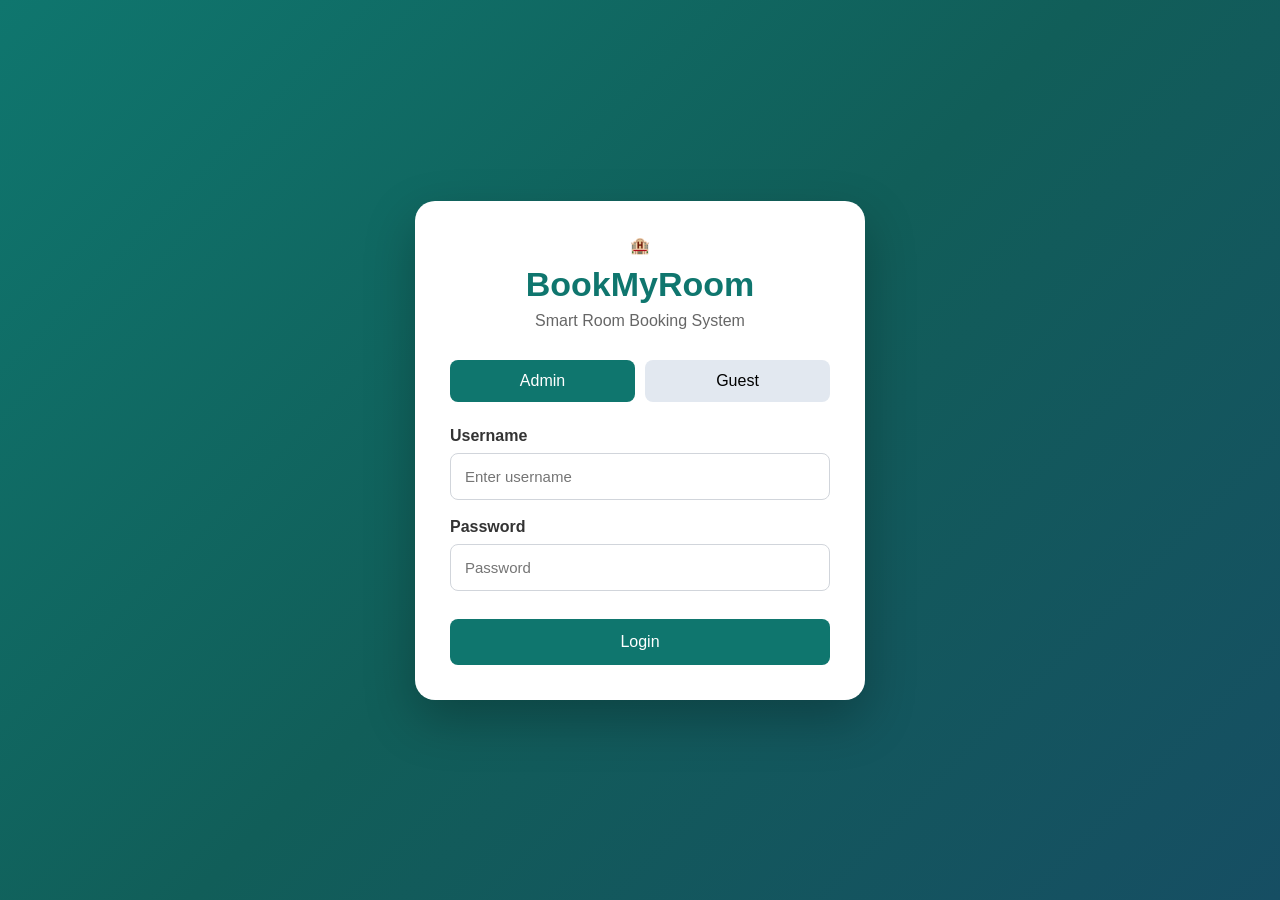
==== admin.html @ 620b0390 "2706-1350" ====
<!DOCTYPE html>
<html lang="en">

<head>

<meta charset="UTF-8">

<meta
name="viewport"
content="width=device-width,initial-scale=1.0">

<title>

BookMyRoom Admin

</title>

<link
rel="stylesheet"
href="css/styles.css">

</head>

<body>

<div class="dashboard">

    <!-- SIDEBAR -->

    <aside class="sidebar">

        <h2>

            🏨 BookMyRoom

        </h2>

        <ul>

            <li class="active">

                Dashboard

            </li>

            <li
                onclick="location.href='calendar.html'">

                Occupancy Calendar

            </li>

            <li
                onclick="location.href='dashboard.html'">

                User Dashboard

            </li>

            <li
                id="logoutBtn">

                Logout

            </li>

        </ul>

    </aside>

    <!-- MAIN -->

    <main class="content">

        <div class="topbar">

            <div>

                <h1>

                    Admin Dashboard

                </h1>

                <p
                    id="adminName">

                </p>

            </div>

            <div
                class="profile-circle"
                id="profileCircle">

            </div>

        </div>

        <!-- CARDS -->

        <div class="stats-grid">

            <div class="stat-card">

                <h3>

                    Rooms

                </h3>

                <h1
                    id="totalRooms">

                    0

                </h1>

            </div>

            <div class="stat-card">

                <h3>

                    Bookings

                </h3>

                <h1
                    id="totalBookings">

                    0

                </h1>

            </div>

            <div class="stat-card">

                <h3>

                    Guests

                </h3>

                <h1
                    id="totalGuests">

                    0

                </h1>

            </div>

            <div class="stat-card">

                <h3>

                    Revenue

                </h3>

                <h1>

                    ₹<span
                        id="totalRevenue">

                        0

                    </span>

                </h1>

            </div>

        </div>

        <!-- RECENT BOOKINGS -->

        <div class="table-card">

            <h2>

                Recent Bookings

            </h2>

            <table>

                <thead>

                <tr>

                    <th>

                        Room

                    </th>

                    <th>

                        From

                    </th>

                    <th>

                        To

                    </th>

                    <th>

                        Mobile

                    </th>

                    <th>

                        Amount

                    </th>

                </tr>

                </thead>

                <tbody
                    id="recentBookings">

                </tbody>

            </table>

        </div>

    </main>

</div>

<script src="js/config.js"></script>

<script src="js/admin.js"></script>

</body>

</html>
---- css/styles.css ----
/* =====================================================
   BookMyRoom Pro
===================================================== */

*{
    margin:0;
    padding:0;
    box-sizing:border-box;
    font-family:
    "Segoe UI",
    Tahoma,
    Geneva,
    Verdana,
    sans-serif;
}

body{

    min-height:100vh;

    background:
    linear-gradient(
        135deg,
        #0f766e,
        #115e59,
        #164e63
    );

    display:flex;

    justify-content:center;

    align-items:center;

    padding:30px;

}

/* =====================================================
   LOGIN CARD
===================================================== */

.login-container{

    width:100%;

    max-width:450px;

}

.login-card{

    background:#fff;

    border-radius:20px;

    padding:35px;

    box-shadow:
    0 20px 50px
    rgba(0,0,0,.25);

}

/* =====================================================
   LOGO
===================================================== */

.logo{

    text-align:center;

    margin-bottom:30px;

}

.logo h1{

    margin-top:10px;

    color:#0f766e;

    font-size:34px;

}

.logo p{

    color:#666;

    margin-top:8px;

}

/* =====================================================
   TABS
===================================================== */

.tabs{

    display:flex;

    gap:10px;

    margin-bottom:25px;

}

.tab{

    flex:1;

    padding:12px;

    border:none;

    cursor:pointer;

    border-radius:8px;

    background:#e2e8f0;

    font-size:16px;

    transition:.3s;

}

.tab.active{

    background:#0f766e;

    color:#fff;

}

/* =====================================================
   FORM
===================================================== */

.form-group{

    margin-bottom:18px;

}

.form-group label{

    display:block;

    margin-bottom:8px;

    font-weight:600;

    color:#333;

}

.form-group input{

    width:100%;

    padding:14px;

    border-radius:8px;

    border:1px solid #d1d5db;

    font-size:15px;

    transition:.25s;

}

.form-group input:focus{

    outline:none;

    border-color:#0f766e;

    box-shadow:

    0 0 5px

    rgba(15,118,110,.35);

}

/* =====================================================
   BUTTONS
===================================================== */

.primary-btn{

    width:100%;

    padding:14px;

    border:none;

    border-radius:8px;

    background:#0f766e;

    color:white;

    font-size:16px;

    cursor:pointer;

    margin-top:10px;

    transition:.3s;

}

.primary-btn:hover{

    background:#115e59;

}

.secondary-btn{

    flex:1;

    padding:12px;

    border:none;

    border-radius:8px;

    cursor:pointer;

    background:#f1f5f9;

    transition:.3s;

}

.secondary-btn:hover{

    background:#cbd5e1;

}

/* =====================================================
   GUEST BUTTONS
===================================================== */

.guest-buttons{

    display:flex;

    gap:10px;

    margin-bottom:25px;

}

/* =====================================================
   UTILITIES
===================================================== */

.hidden{

    display:none;

}

/* =====================================================
   MESSAGE
===================================================== */

.message{

    padding:12px;

    border-radius:8px;

    margin-top:15px;

}

.success{

    background:#dcfce7;

    color:#166534;

}

.error{

    background:#fee2e2;

    color:#991b1b;

}

/* =====================================================
   MOBILE
===================================================== */

@media(max-width:600px){

.login-card{

    padding:25px;

}

.logo h1{

    font-size:28px;

}

.primary-btn{

    font-size:15px;

}

}

/* =====================================================
   DASHBOARD
===================================================== */

.dashboard{

    display:flex;

    width:100%;

    min-height:100vh;

}

.sidebar{

    width:240px;

    background:#0f766e;

    color:#fff;

    padding:30px;

}

.sidebar h2{

    margin-bottom:40px;

}

.sidebar ul{

    list-style:none;

}

.sidebar li{

    padding:15px;

    border-radius:8px;

    cursor:pointer;

    margin-bottom:10px;

}

.sidebar li:hover,

.sidebar .active{

    background:#115e59;

}

.content{

    flex:1;

    background:#f8fafc;

    padding:40px;

}

.topbar{

    display:flex;

    justify-content:space-between;

    align-items:center;

    margin-bottom:35px;

}

.profile-circle{

    width:50px;

    height:50px;

    border-radius:50%;

    background:#0f766e;

    color:#fff;

    display:flex;

    justify-content:center;

    align-items:center;

    font-weight:bold;

    font-size:22px;

}

.room-grid{

    display:grid;

    grid-template-columns:
    repeat(auto-fit,minmax(280px,1fr));

    gap:25px;

}

.room-card{

    background:#fff;

    border-radius:15px;

    padding:25px;

    box-shadow:0 10px 25px rgba(0,0,0,.08);

}

.room-card h2{

    color:#0f766e;

}

.room-card p{

    margin:10px 0;

}

.modal{

    position:fixed;

    left:0;

    top:0;

    width:100%;

    height:100%;

    background:rgba(0,0,0,.45);

    display:flex;

    justify-content:center;

    align-items:center;

}

.modal-content{

    width:420px;

    background:#fff;

    padding:30px;

    border-radius:15px;

    position:relative;

}

.close{

    position:absolute;

    right:20px;

    top:15px;

    cursor:pointer;

    font-size:28px;

}

.section-title{

    font-size:24px;

    font-weight:600;

    margin-bottom:25px;

}

/* ==================================== */

.stats-grid{

display:grid;

grid-template-columns:
repeat(4,1fr);

gap:20px;

margin-bottom:30px;

}

.stat-card{

background:white;

padding:25px;

border-radius:15px;

box-shadow:
0 10px 25px
rgba(0,0,0,.08);

text-align:center;

}

.table-card{

background:white;

padding:25px;

border-radius:15px;

box-shadow:
0 10px 25px
rgba(0,0,0,.08);

}

table{

width:100%;

border-collapse:collapse;

margin-top:20px;

}

th{

background:#0f766e;

color:white;

padding:15px;

}

td{

padding:12px;

border-bottom:
1px solid #eee;

}

tr:hover{

background:#f8fafc;

}

@media(max-width:900px){

.stats-grid{

grid-template-columns:
repeat(2,1fr);

}

}

@media(max-width:600px){

.stats-grid{

grid-template-columns:
1fr;

}

.sidebar{

display:none;

}

.content{

padding:20px;

}

}
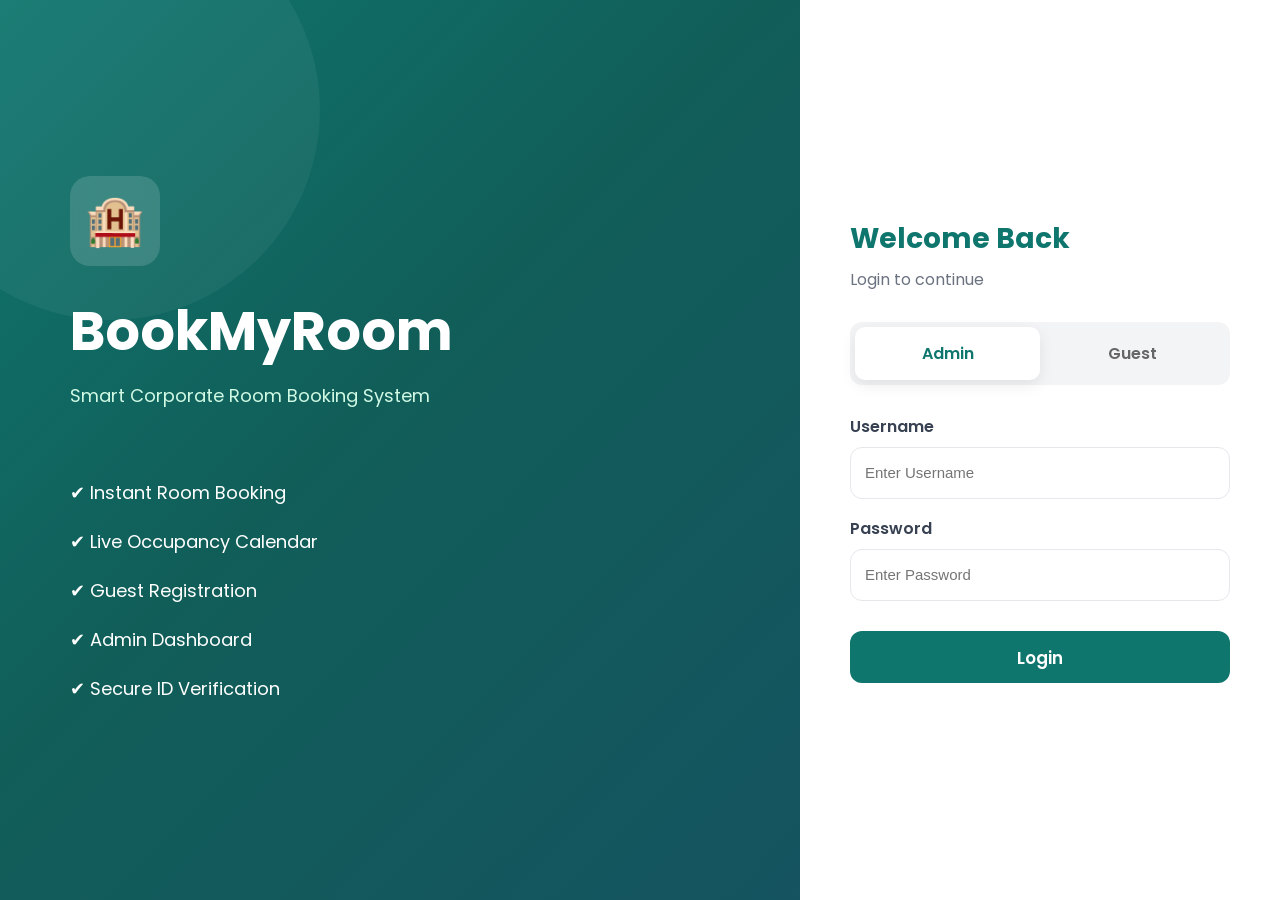
==== commit 7dec0d4a: "2806-2243" ====
--- a/admin.html
+++ b/admin.html
@@ -3,244 +3,717 @@
 
 <head>
 
-<meta charset="UTF-8">
-
-<meta
-name="viewport"
-content="width=device-width,initial-scale=1.0">
-
-<title>
-
-BookMyRoom Admin
-
-</title>
-
-<link
-rel="stylesheet"
-href="css/styles.css">
+    <meta charset="UTF-8">
+
+    <meta name="viewport" content="width=device-width,initial-scale=1.0">
+
+    <title>
+
+        BookMyRoom Enterprise
+
+    </title>
+
+    <link rel="stylesheet" href="css/common.css">
+    <link rel="stylesheet" href="css/admin.css">
+
+    <link href="https://fonts.googleapis.com/css2?family=Poppins:wght@300;400;500;600;700&display=swap"
+        rel="stylesheet">
 
 </head>
 
 <body>
 
-<div class="dashboard">
-
-    <!-- SIDEBAR -->
-
-    <aside class="sidebar">
-
-        <h2>
-
-            🏨 BookMyRoom
-
-        </h2>
-
-        <ul>
-
-            <li class="active">
-
-                Dashboard
-
-            </li>
-
-            <li
-                onclick="location.href='calendar.html'">
-
-                Occupancy Calendar
-
-            </li>
-
-            <li
-                onclick="location.href='dashboard.html'">
-
-                User Dashboard
-
-            </li>
-
-            <li
-                id="logoutBtn">
-
-                Logout
-
-            </li>
-
-        </ul>
-
-    </aside>
-
-    <!-- MAIN -->
-
-    <main class="content">
-
-        <div class="topbar">
-
-            <div>
-
-                <h1>
-
-                    Admin Dashboard
-
-                </h1>
-
-                <p
-                    id="adminName">
-
-                </p>
+    <div class="dashboard">
+
+        <!-- =======================================
+         SIDEBAR
+    ======================================== -->
+
+        <aside class="sidebar">
+
+            <div class="logo-area">
+
+                <h2>
+
+                    🏨
+
+                    BookMyRoom
+
+                </h2>
+
+                <small>
+
+                    Enterprise
+
+                </small>
 
             </div>
 
-            <div
-                class="profile-circle"
-                id="profileCircle">
+            <ul>
+
+                <li class="active">
+
+                    🏠 Dashboard
+
+                </li>
+
+                <li id="bookingsMenu">
+
+                    📖 Bookings
+
+                </li>
+
+                <li id="guestsMenu">
+
+                    👥 Guests
+
+                </li>
+
+                <li id="roomsMenu">
+
+                    🏨 Rooms
+
+                </li>
+
+                <li id="calendarMenu">
+
+                    📅 Calendar
+
+                </li>
+
+                <li id="reportsMenu">
+
+                    📊 Reports
+
+                </li>
+
+                <li id="settingsMenu">
+
+                    ⚙ Settings
+
+                </li>
+
+                <li id="logoutBtn">
+
+                    🚪 Logout
+
+                </li>
+
+            </ul>
+
+        </aside>
+
+        <!-- =======================================
+         CONTENT
+    ======================================== -->
+
+        <main class="content">
+
+            <!-- TOPBAR -->
+
+            <div class="topbar">
+
+                <div>
+
+                    <h1>
+
+                        Dashboard
+
+                    </h1>
+
+                    <p id="todayDate">
+
+                        Loading...
+
+                    </p>
+
+                </div>
+
+                <div class="profile-section">
+
+                    <div>
+
+                        <strong id="adminName">
+
+                        </strong>
+
+                        <br>
+
+                        <small>
+
+                            Administrator
+
+                        </small>
+
+                    </div>
+
+                    <div id="profileCircle" class="profile-circle">
+
+                    </div>
+
+                </div>
 
             </div>
 
-        </div>
-
-        <!-- CARDS -->
-
-        <div class="stats-grid">
-
-            <div class="stat-card">
-
-                <h3>
-
-                    Rooms
-
-                </h3>
-
-                <h1
-                    id="totalRooms">
-
-                    0
-
-                </h1>
+            <!-- WELCOME -->
+
+            <div class="welcome-card">
+
+                <div>
+
+                    <h2>
+
+                        Welcome Back 👋
+
+                    </h2>
+
+                    <p>
+
+                        Monitor bookings, revenue and occupancy from one place.
+
+                    </p>
+
+                </div>
 
             </div>
 
-            <div class="stat-card">
-
-                <h3>
-
-                    Bookings
-
-                </h3>
-
-                <h1
-                    id="totalBookings">
-
-                    0
-
-                </h1>
+            <!-- KPI -->
+
+            <div class="stats-grid">
+
+                <div class="stat-card">
+
+                    <div class="icon">
+
+                        🏨
+
+                    </div>
+
+                    <h3>
+
+                        Total Rooms
+
+                    </h3>
+
+                    <h1 id="totalRooms">
+
+                        0
+
+                    </h1>
+
+                </div>
+
+                <div class="stat-card">
+
+                    <div class="icon">
+
+                        ✅
+
+                    </div>
+
+                    <h3>
+
+                        Available
+
+                    </h3>
+
+                    <h1 id="availableRooms">
+
+                        0
+
+                    </h1>
+
+                </div>
+
+                <div class="stat-card">
+
+                    <div class="icon">
+
+                        📖
+
+                    </div>
+
+                    <h3>
+
+                        Bookings
+
+                    </h3>
+
+                    <h1 id="totalBookings">
+
+                        0
+
+                    </h1>
+
+                </div>
+
+                <div class="stat-card">
+
+                    <div class="icon">
+
+                        👥
+
+                    </div>
+
+                    <h3>
+
+                        Guests
+
+                    </h3>
+
+                    <h1 id="totalGuests">
+
+                        0
+
+                    </h1>
+
+                </div>
+
+                <div class="stat-card">
+
+                    <div class="icon">
+
+                        💰
+
+                    </div>
+
+                    <h3>
+
+                        Revenue
+
+                    </h3>
+
+                    <h1>
+
+                        ₹<span id="totalRevenue">
+
+                            0
+
+                        </span>
+
+                    </h1>
+
+                </div>
+
+                <div class="stat-card">
+
+                    <div class="icon">
+
+                        📥
+
+                    </div>
+
+                    <h3>
+
+                        Check-In Today
+
+                    </h3>
+
+                    <h1 id="todayCheckIn">
+
+                        0
+
+                    </h1>
+
+                </div>
+
+                <div class="stat-card">
+
+                    <div class="icon">
+
+                        📤
+
+                    </div>
+
+                    <h3>
+
+                        Check-Out Today
+
+                    </h3>
+
+                    <h1 id="todayCheckOut">
+
+                        0
+
+                    </h1>
+
+                </div>
+
+                <div class="stat-card">
+
+                    <div class="icon">
+
+                        🛏
+
+                    </div>
+
+                    <h3>
+
+                        Occupied
+
+                    </h3>
+
+                    <h1 id="occupiedRooms">
+
+                        0
+
+                    </h1>
+
+                </div>
 
             </div>
 
-            <div class="stat-card">
-
-                <h3>
-
-                    Guests
-
-                </h3>
-
-                <h1
-                    id="totalGuests">
-
-                    0
-
-                </h1>
+            <!-- Part 2 starts here -->
+
+            <!-- =======================================
+     DASHBOARD WIDGETS
+======================================= -->
+
+            <div class="widget-grid">
+
+                <!-- OCCUPANCY -->
+
+                <div class="widget-card">
+
+                    <div class="widget-header">
+
+                        <h2>
+
+                            🏨 Today's Occupancy
+
+                        </h2>
+
+                    </div>
+
+                    <div class="progress-item">
+
+                        <div class="progress-title">
+
+                            Ground Floor (Non-AC)
+
+                            <span id="gfPercent">
+
+                                0%
+
+                            </span>
+
+                        </div>
+
+                        <div class="progress">
+
+                            <div id="gfProgress" class="progress-fill">
+
+                            </div>
+
+                        </div>
+
+                    </div>
+
+                    <div class="progress-item">
+
+                        <div class="progress-title">
+
+                            First Floor (AC)
+
+                            <span id="ffPercent">
+
+                                0%
+
+                            </span>
+
+                        </div>
+
+                        <div class="progress">
+
+                            <div id="ffProgress" class="progress-fill">
+
+                            </div>
+
+                        </div>
+
+                    </div>
+
+                </div>
+
+                <!-- BOOKING DISTRIBUTION -->
+
+                <div class="widget-card">
+
+                    <div class="widget-header">
+
+                        <h2>
+
+                            📖 Booking Distribution
+
+                        </h2>
+
+                    </div>
+
+                    <div class="distribution">
+
+                        <div class="dist-row">
+
+                            <span>
+
+                                Internal
+
+                            </span>
+
+                            <strong id="internalBookings">
+
+                                0
+
+                            </strong>
+
+                        </div>
+
+                        <div class="dist-row">
+
+                            <span>
+
+                                External
+
+                            </span>
+
+                            <strong id="externalBookings">
+
+                                0
+
+                            </strong>
+
+                        </div>
+
+                    </div>
+
+                </div>
 
             </div>
 
-            <div class="stat-card">
-
-                <h3>
-
-                    Revenue
-
-                </h3>
-
-                <h1>
-
-                    ₹<span
-                        id="totalRevenue">
-
-                        0
-
-                    </span>
-
-                </h1>
+            <!-- QUICK ACTIONS -->
+
+            <div class="widget-card mt-20">
+
+                <div class="widget-header">
+
+                    <h2>
+
+                        ⚡ Quick Actions
+
+                    </h2>
+
+                </div>
+
+                <div class="quick-actions">
+
+                    <button class="quick-btn" id="newBookingBtn">
+
+                        ➕ New Booking
+
+                    </button>
+
+                    <button class="quick-btn" id="guestListBtn">
+
+                        👥 Guests
+
+                    </button>
+
+                    <button class="quick-btn" id="calendarBtn">
+
+                        📅 Calendar
+
+                    </button>
+
+                    <button class="quick-btn" id="roomsBtn">
+
+                        🏨 Rooms
+
+                    </button>
+
+                    <button class="quick-btn" id="reportsBtn">
+
+                        📊 Reports
+
+                    </button>
+
+                </div>
 
             </div>
 
-        </div>
-
-        <!-- RECENT BOOKINGS -->
-
-        <div class="table-card">
-
-            <h2>
-
-                Recent Bookings
-
-            </h2>
-
-            <table>
-
-                <thead>
-
-                <tr>
-
-                    <th>
-
-                        Room
-
-                    </th>
-
-                    <th>
-
-                        From
-
-                    </th>
-
-                    <th>
-
-                        To
-
-                    </th>
-
-                    <th>
-
-                        Mobile
-
-                    </th>
-
-                    <th>
-
-                        Amount
-
-                    </th>
-
-                </tr>
-
-                </thead>
-
-                <tbody
-                    id="recentBookings">
-
-                </tbody>
-
-            </table>
-
-        </div>
-
-    </main>
-
-</div>
-
-<script src="js/config.js"></script>
-
-<script src="js/admin.js"></script>
+            <!-- PART 3 PLACEHOLDER -->
+
+            <!-- =====================================
+     RECENT BOOKINGS
+===================================== -->
+
+            <div class="table-card mt-20">
+
+                <div class="table-header">
+
+                    <h2>
+
+                        📖 Recent Bookings
+
+                    </h2>
+
+                    <button class="secondary-btn" id="viewAllBookings">
+
+                        View All
+
+                    </button>
+
+                </div>
+
+                <!-- FILTERS -->
+
+                <div class="filter-bar">
+
+                    <input id="searchGuest" type="text" placeholder="Search Guest">
+
+                    <select id="roomFilter">
+
+                        <option value="">
+
+                            All Rooms
+
+                        </option>
+
+                        <option>
+
+                            Ground Floor
+
+                        </option>
+
+                        <option>
+
+                            First Floor
+
+                        </option>
+
+                    </select>
+
+                    <select id="statusFilter">
+
+                        <option value="">
+
+                            All Status
+
+                        </option>
+
+                        <option>
+
+                            Confirmed
+
+                        </option>
+
+                        <option>
+
+                            Cancelled
+
+                        </option>
+
+                    </select>
+
+                    <input id="dateFilter" type="date">
+
+                </div>
+
+                <table id="bookingTable">
+
+                    <thead>
+
+                        <tr>
+
+                            <th>ID</th>
+
+                            <th>Room</th>
+
+                            <th>Guest</th>
+
+                            <th>Mobile</th>
+
+                            <th>Check In</th>
+
+                            <th>Check Out</th>
+
+                            <th>Type</th>
+
+                            <th>Amount</th>
+
+                            <th>Status</th>
+
+                            <th>Action</th>
+
+                        </tr>
+
+                    </thead>
+
+                    <tbody id="bookingTableBody">
+
+                    </tbody>
+
+                </table>
+
+            </div>
+
+            <!-- =====================================
+     EXPORTS
+===================================== -->
+
+            <div class="widget-card mt-20">
+
+                <div class="widget-header">
+
+                    <h2>
+
+                        📊 Reports & Export
+
+                    </h2>
+
+                </div>
+
+                <div class="quick-actions">
+
+                    <button id="excelBtn" class="quick-btn">
+
+                        📗 Excel
+
+                    </button>
+
+                    <button id="pdfBtn" class="quick-btn">
+
+                        📄 PDF
+
+                    </button>
+
+                    <button id="printBtn" class="quick-btn">
+
+                        🖨 Print
+
+                    </button>
+
+                    <button id="historyBtn" class="quick-btn">
+
+                        📜 History
+
+                    </button>
+
+                    <button id="refreshBtn" class="quick-btn">
+
+                        🔄 Refresh
+
+                    </button>
+
+                </div>
+
+            </div>
+
+        </main>
+
+    </div>
+
+    <script src="js/config.js"></script>
+
+    <script src="js/admin.js"></script>
 
 </body>
 
--- a/css/common.css
+++ b/css/common.css
@@ -0,0 +1,518 @@
+/* ===========================================================
+   BookMyRoom Pro
+   Common Styles
+=========================================================== */
+
+:root {
+
+    --primary: #0f766e;
+    --primary-dark: #115e59;
+    --primary-light: #14b8a6;
+
+    --secondary: #f8fafc;
+
+    --white: #ffffff;
+
+    --black: #1f2937;
+
+    --gray: #6b7280;
+
+    --light-gray: #e5e7eb;
+
+    --danger: #ef4444;
+
+    --success: #16a34a;
+
+    --warning: #f59e0b;
+
+    --radius: 12px;
+
+    --shadow:
+
+        0 10px 25px rgba(0, 0, 0, .08);
+
+}
+
+/* ===========================================================
+   RESET
+=========================================================== */
+
+* {
+
+    margin: 0;
+
+    padding: 0;
+
+    box-sizing: border-box;
+
+}
+
+html {
+
+    scroll-behavior: smooth;
+
+}
+
+body {
+
+    font-family:
+
+        "Poppins",
+
+        "Segoe UI",
+
+        sans-serif;
+
+    background:
+
+        var(--secondary);
+
+    color:
+
+        var(--black);
+
+    line-height: 1.5;
+
+}
+
+/* ===========================================================
+   LINKS
+=========================================================== */
+
+a {
+
+    color: inherit;
+
+    text-decoration: none;
+
+}
+
+/* ===========================================================
+   BUTTONS
+=========================================================== */
+
+button {
+
+    font-family: inherit;
+
+    cursor: pointer;
+
+    border: none;
+
+    transition: .25s;
+
+}
+
+.primary-btn {
+
+    width: 100%;
+
+    padding: 14px;
+
+    border-radius:
+
+        var(--radius);
+
+    background:
+
+        var(--primary);
+
+    color: white;
+
+    font-size: 16px;
+
+    font-weight: 600;
+
+}
+
+.primary-btn:hover {
+
+    background:
+
+        var(--primary-dark);
+
+}
+
+.secondary-btn {
+
+    padding: 12px;
+
+    border-radius:
+
+        var(--radius);
+
+    background: white;
+
+    border:
+
+        1px solid var(--light-gray);
+
+    font-weight: 600;
+
+}
+
+.secondary-btn:hover {
+
+    background:
+
+        var(--primary);
+
+    color: white;
+
+}
+
+/* ===========================================================
+   INPUTS
+=========================================================== */
+
+.form-group {
+
+    margin-bottom: 18px;
+
+}
+
+.form-group label {
+
+    display: block;
+
+    margin-bottom: 8px;
+
+    font-weight: 500;
+
+}
+
+input,
+
+select,
+
+textarea {
+
+    width: 100%;
+
+    padding: 14px;
+
+    border-radius:
+
+        var(--radius);
+
+    border:
+
+        1px solid var(--light-gray);
+
+    font-size: 15px;
+
+    transition: .25s;
+
+    outline: none;
+
+}
+
+input:focus,
+
+select:focus,
+
+textarea:focus {
+
+    border-color:
+
+        var(--primary);
+
+    box-shadow:
+
+        0 0 0 4px rgba(15, 118, 110, .15);
+
+}
+
+/* ===========================================================
+   CARDS
+=========================================================== */
+
+.card {
+
+    background: white;
+
+    border-radius:
+
+        18px;
+
+    padding: 25px;
+
+    box-shadow:
+
+        var(--shadow);
+
+}
+
+/* ===========================================================
+   HEADINGS
+=========================================================== */
+
+h1 {
+
+    font-size: 34px;
+
+}
+
+h2 {
+
+    font-size: 28px;
+
+}
+
+h3 {
+
+    font-size: 22px;
+
+}
+
+p {
+
+    color:
+
+        var(--gray);
+
+}
+
+/* ===========================================================
+   TABLE
+=========================================================== */
+
+table {
+
+    width: 100%;
+
+    border-collapse: collapse;
+
+}
+
+th {
+
+    background:
+
+        var(--primary);
+
+    color: white;
+
+    padding: 14px;
+
+    text-align: left;
+
+}
+
+td {
+
+    padding: 14px;
+
+    border-bottom:
+
+        1px solid var(--light-gray);
+
+}
+
+tr:hover {
+
+    background:
+
+        #f9fafb;
+
+}
+
+/* ===========================================================
+   UTILITIES
+=========================================================== */
+
+.hidden {
+
+    display: none !important;
+
+}
+
+.text-center {
+
+    text-align: center;
+
+}
+
+.mt-20 {
+
+    margin-top: 20px;
+
+}
+
+.mb-20 {
+
+    margin-bottom: 20px;
+
+}
+
+.flex {
+
+    display: flex;
+
+}
+
+.space-between {
+
+    justify-content: space-between;
+
+}
+
+.align-center {
+
+    align-items: center;
+
+}
+
+/* ===========================================================
+   PROFILE CIRCLE
+=========================================================== */
+
+.profile-circle {
+
+    width: 50px;
+
+    height: 50px;
+
+    border-radius: 50%;
+
+    background:
+
+        var(--primary);
+
+    color: white;
+
+    display: flex;
+
+    justify-content: center;
+
+    align-items: center;
+
+    font-size: 22px;
+
+    font-weight: bold;
+
+}
+
+/* ===========================================================
+   BADGES
+=========================================================== */
+
+.badge {
+
+    padding:
+
+        6px 14px;
+
+    border-radius:
+
+        50px;
+
+    font-size: 13px;
+
+    font-weight: 600;
+
+}
+
+.badge-success {
+
+    background:
+
+        #dcfce7;
+
+    color:
+
+        #166534;
+
+}
+
+.badge-danger {
+
+    background:
+
+        #fee2e2;
+
+    color:
+
+        #991b1b;
+
+}
+
+.badge-warning {
+
+    background:
+
+        #fef3c7;
+
+    color:
+
+        #92400e;
+
+}
+
+/* ===========================================================
+   LOADER
+=========================================================== */
+
+.loader {
+
+    width: 45px;
+
+    height: 45px;
+
+    border:
+
+        5px solid #ddd;
+
+    border-top:
+
+        5px solid var(--primary);
+
+    border-radius: 50%;
+
+    animation:
+
+        spin .8s linear infinite;
+
+}
+
+@keyframes spin {
+
+    from {
+
+        transform: rotate(0deg);
+
+    }
+
+    to {
+
+        transform: rotate(360deg);
+
+    }
+
+}
+
+/* ===========================================================
+   RESPONSIVE
+=========================================================== */
+
+@media(max-width:768px) {
+
+    h1 {
+
+        font-size: 28px;
+
+    }
+
+    h2 {
+
+        font-size: 22px;
+
+    }
+
+    .card {
+
+        padding: 18px;
+
+    }
+
+}
--- a/css/admin.css
+++ b/css/admin.css
@@ -0,0 +1,760 @@
+/* ===========================================================
+   BookMyRoom Pro
+   Admin Dashboard
+=========================================================== */
+
+body {
+
+    background: #f4f7fb;
+
+}
+
+/* ===========================================================
+   LAYOUT
+=========================================================== */
+
+.dashboard {
+
+    display: flex;
+
+    min-height: 100vh;
+
+}
+
+/* ===========================================================
+   SIDEBAR
+=========================================================== */
+
+.sidebar {
+
+    width: 260px;
+
+    background: #0f766e;
+
+    color: white;
+
+    position: fixed;
+
+    left: 0;
+
+    top: 0;
+
+    bottom: 0;
+
+    padding: 30px 20px;
+
+}
+
+.sidebar h2 {
+
+    color: white;
+
+    text-align: center;
+
+    margin-bottom: 40px;
+
+}
+
+.sidebar ul {
+
+    list-style: none;
+
+}
+
+.sidebar li {
+
+    padding: 15px;
+
+    margin-bottom: 12px;
+
+    border-radius: 12px;
+
+    cursor: pointer;
+
+    transition: .3s;
+
+}
+
+.sidebar li:hover {
+
+    background: rgba(255, 255, 255, .12);
+
+}
+
+.sidebar .active {
+
+    background: white;
+
+    color: #0f766e;
+
+    font-weight: 600;
+
+}
+
+/* ===========================================================
+   CONTENT
+=========================================================== */
+
+.content {
+
+    flex: 1;
+
+    margin-left: 260px;
+
+    padding: 35px;
+
+}
+
+/* ===========================================================
+   TOP BAR
+=========================================================== */
+
+.topbar {
+
+    display: flex;
+
+    justify-content: space-between;
+
+    align-items: center;
+
+    margin-bottom: 35px;
+
+}
+
+.topbar h1 {
+
+    color: #1f2937;
+
+}
+
+.topbar p {
+
+    margin-top: 6px;
+
+}
+
+/* ===========================================================
+   KPI CARDS
+=========================================================== */
+
+.stats-grid {
+
+    display: grid;
+
+    grid-template-columns:
+
+        repeat(4, 1fr);
+
+    gap: 25px;
+
+    margin-bottom: 35px;
+
+}
+
+.stat-card {
+
+    background: white;
+
+    border-radius: 18px;
+
+    padding: 25px;
+
+    box-shadow:
+
+        0 10px 25px rgba(0, 0, 0, .08);
+
+    transition: .25s;
+
+}
+
+.stat-card:hover {
+
+    transform: translateY(-5px);
+
+}
+
+.stat-card h3 {
+
+    color: #6b7280;
+
+    font-size: 16px;
+
+    margin-bottom: 18px;
+
+}
+
+.stat-card h1 {
+
+    color: #0f766e;
+
+    font-size: 34px;
+
+}
+
+.stat-card .icon {
+
+    width: 60px;
+
+    height: 60px;
+
+    border-radius: 15px;
+
+    background: #ecfeff;
+
+    display: flex;
+
+    justify-content: center;
+
+    align-items: center;
+
+    font-size: 30px;
+
+    margin-bottom: 20px;
+
+}
+
+/* ===========================================================
+   TABLE CARD
+=========================================================== */
+
+.table-card {
+
+    background: white;
+
+    border-radius: 18px;
+
+    padding: 25px;
+
+    box-shadow:
+
+        0 10px 25px rgba(0, 0, 0, .08);
+
+}
+
+.table-header {
+
+    display: flex;
+
+    justify-content: space-between;
+
+    align-items: center;
+
+    margin-bottom: 25px;
+
+}
+
+.table-card table {
+
+    width: 100%;
+
+    border-collapse: collapse;
+
+}
+
+.table-card th {
+
+    background: #0f766e;
+
+    color: white;
+
+    padding: 15px;
+
+    text-align: left;
+
+}
+
+.table-card td {
+
+    padding: 15px;
+
+    border-bottom:
+
+        1px solid #edf2f7;
+
+}
+
+.table-card tr:hover {
+
+    background: #f8fafc;
+
+}
+
+/* ===========================================================
+   STATUS
+=========================================================== */
+
+.status-confirmed {
+
+    display: inline-block;
+
+    background: #dcfce7;
+
+    color: #166534;
+
+    padding: 6px 14px;
+
+    border-radius: 25px;
+
+    font-size: 13px;
+
+    font-weight: 600;
+
+}
+
+.status-cancelled {
+
+    display: inline-block;
+
+    background: #fee2e2;
+
+    color: #991b1b;
+
+    padding: 6px 14px;
+
+    border-radius: 25px;
+
+    font-size: 13px;
+
+    font-weight: 600;
+
+}
+
+/* ===========================================================
+   ACTION BUTTONS
+=========================================================== */
+
+.action-btn {
+
+    padding: 8px 16px;
+
+    border-radius: 8px;
+
+    border: none;
+
+    cursor: pointer;
+
+    font-weight: 600;
+
+}
+
+.view-btn {
+
+    background: #dbeafe;
+
+    color: #1d4ed8;
+
+}
+
+.delete-btn {
+
+    background: #fee2e2;
+
+    color: #dc2626;
+
+}
+
+.action-btn:hover {
+
+    opacity: .85;
+
+}
+
+/* ===========================================================
+   FILTER BAR
+=========================================================== */
+
+.filter-bar {
+
+    display: flex;
+
+    gap: 15px;
+
+    margin-bottom: 25px;
+
+    flex-wrap: wrap;
+
+}
+
+.filter-bar input,
+
+.filter-bar select {
+
+    width: 220px;
+
+}
+
+/* ===========================================================
+   RESPONSIVE
+=========================================================== */
+
+@media(max-width:1200px) {
+
+    .stats-grid {
+
+        grid-template-columns:
+
+            repeat(2, 1fr);
+
+    }
+
+}
+
+@media(max-width:768px) {
+
+    .sidebar {
+
+        display: none;
+
+    }
+
+    .content {
+
+        margin-left: 0;
+
+        padding: 20px;
+
+    }
+
+    .stats-grid {
+
+        grid-template-columns: 1fr;
+
+    }
+
+    .topbar {
+
+        flex-direction: column;
+
+        align-items: flex-start;
+
+        gap: 20px;
+
+    }
+
+    .table-card {
+
+        overflow-x: auto;
+
+    }
+
+    table {
+
+        min-width: 850px;
+
+    }
+
+    .filter-bar {
+
+        flex-direction: column;
+
+    }
+
+    .filter-bar input,
+
+    .filter-bar select {
+
+        width: 100%;
+
+    }
+
+}
+
+/* ==========================================
+   WIDGET GRID
+========================================== */
+
+.widget-grid {
+
+    display: grid;
+
+    grid-template-columns: 1fr 1fr;
+
+    gap: 25px;
+
+    margin-top: 30px;
+
+}
+
+.widget-card {
+
+    background: white;
+
+    border-radius: 18px;
+
+    padding: 25px;
+
+    box-shadow: 0 10px 25px rgba(0, 0, 0, .08);
+
+}
+
+.widget-header {
+
+    margin-bottom: 25px;
+
+}
+
+/* ==========================================
+   OCCUPANCY
+========================================== */
+
+.progress-item {
+
+    margin-bottom: 22px;
+
+}
+
+.progress-title {
+
+    display: flex;
+
+    justify-content: space-between;
+
+    margin-bottom: 8px;
+
+    font-weight: 600;
+
+}
+
+.progress {
+
+    width: 100%;
+
+    height: 12px;
+
+    border-radius: 20px;
+
+    background: #e5e7eb;
+
+    overflow: hidden;
+
+}
+
+.progress-fill {
+
+    height: 100%;
+
+    width: 0%;
+
+    background: linear-gradient(90deg,
+
+            #0f766e,
+
+            #14b8a6);
+
+    transition: .5s;
+
+}
+
+/* ==========================================
+   BOOKING TYPE
+========================================== */
+
+.dist-row {
+
+    display: flex;
+
+    justify-content: space-between;
+
+    padding: 18px 0;
+
+    border-bottom: 1px solid #eee;
+
+}
+
+.dist-row:last-child {
+
+    border: none;
+
+}
+
+/* ==========================================
+   QUICK ACTIONS
+========================================== */
+
+.quick-actions {
+
+    display: grid;
+
+    grid-template-columns: repeat(5, 1fr);
+
+    gap: 18px;
+
+}
+
+.quick-btn {
+
+    height: 90px;
+
+    border: none;
+
+    border-radius: 15px;
+
+    background: #f8fafc;
+
+    font-size: 15px;
+
+    font-weight: 600;
+
+    transition: .25s;
+
+}
+
+.quick-btn:hover {
+
+    background: #0f766e;
+
+    color: white;
+
+}
+
+/* ==========================================
+   MOBILE
+========================================== */
+
+@media(max-width:900px) {
+
+    .widget-grid {
+
+        grid-template-columns: 1fr;
+
+    }
+
+    .quick-actions {
+
+        grid-template-columns: repeat(2, 1fr);
+
+    }
+
+}
+
+@media(max-width:600px) {
+
+    .quick-actions {
+
+        grid-template-columns: 1fr;
+
+    }
+
+}
+
+/* ==========================================
+   BOOKING TABLE
+========================================== */
+
+.table-card {
+
+    margin-top: 30px;
+
+}
+
+.table-header {
+
+    display: flex;
+
+    justify-content: space-between;
+
+    align-items: center;
+
+    margin-bottom: 20px;
+
+}
+
+.filter-bar {
+
+    display: flex;
+
+    gap: 15px;
+
+    flex-wrap: wrap;
+
+    margin-bottom: 20px;
+
+}
+
+.filter-bar input,
+
+.filter-bar select {
+
+    width: 220px;
+
+}
+
+#bookingTable {
+
+    width: 100%;
+
+    border-collapse: collapse;
+
+}
+
+#bookingTable th {
+
+    background: #0f766e;
+
+    color: white;
+
+    padding: 14px;
+
+}
+
+#bookingTable td {
+
+    padding: 14px;
+
+    border-bottom: 1px solid #eee;
+
+}
+
+#bookingTable tr:hover {
+
+    background: #f9fafb;
+
+}
+
+/* ==========================================
+   ACTION BUTTONS
+========================================== */
+
+.action-btn {
+
+    padding: 8px 14px;
+
+    border-radius: 8px;
+
+    border: none;
+
+    cursor: pointer;
+
+}
+
+.view-btn {
+
+    background: #dbeafe;
+
+    color: #1d4ed8;
+
+}
+
+.cancel-btn {
+
+    background: #fee2e2;
+
+    color: #dc2626;
+
+}
+
+@media(max-width:900px) {
+
+    .table-card {
+
+        overflow: auto;
+
+    }
+
+    #bookingTable {
+
+        min-width: 1200px;
+
+    }
+
+}
